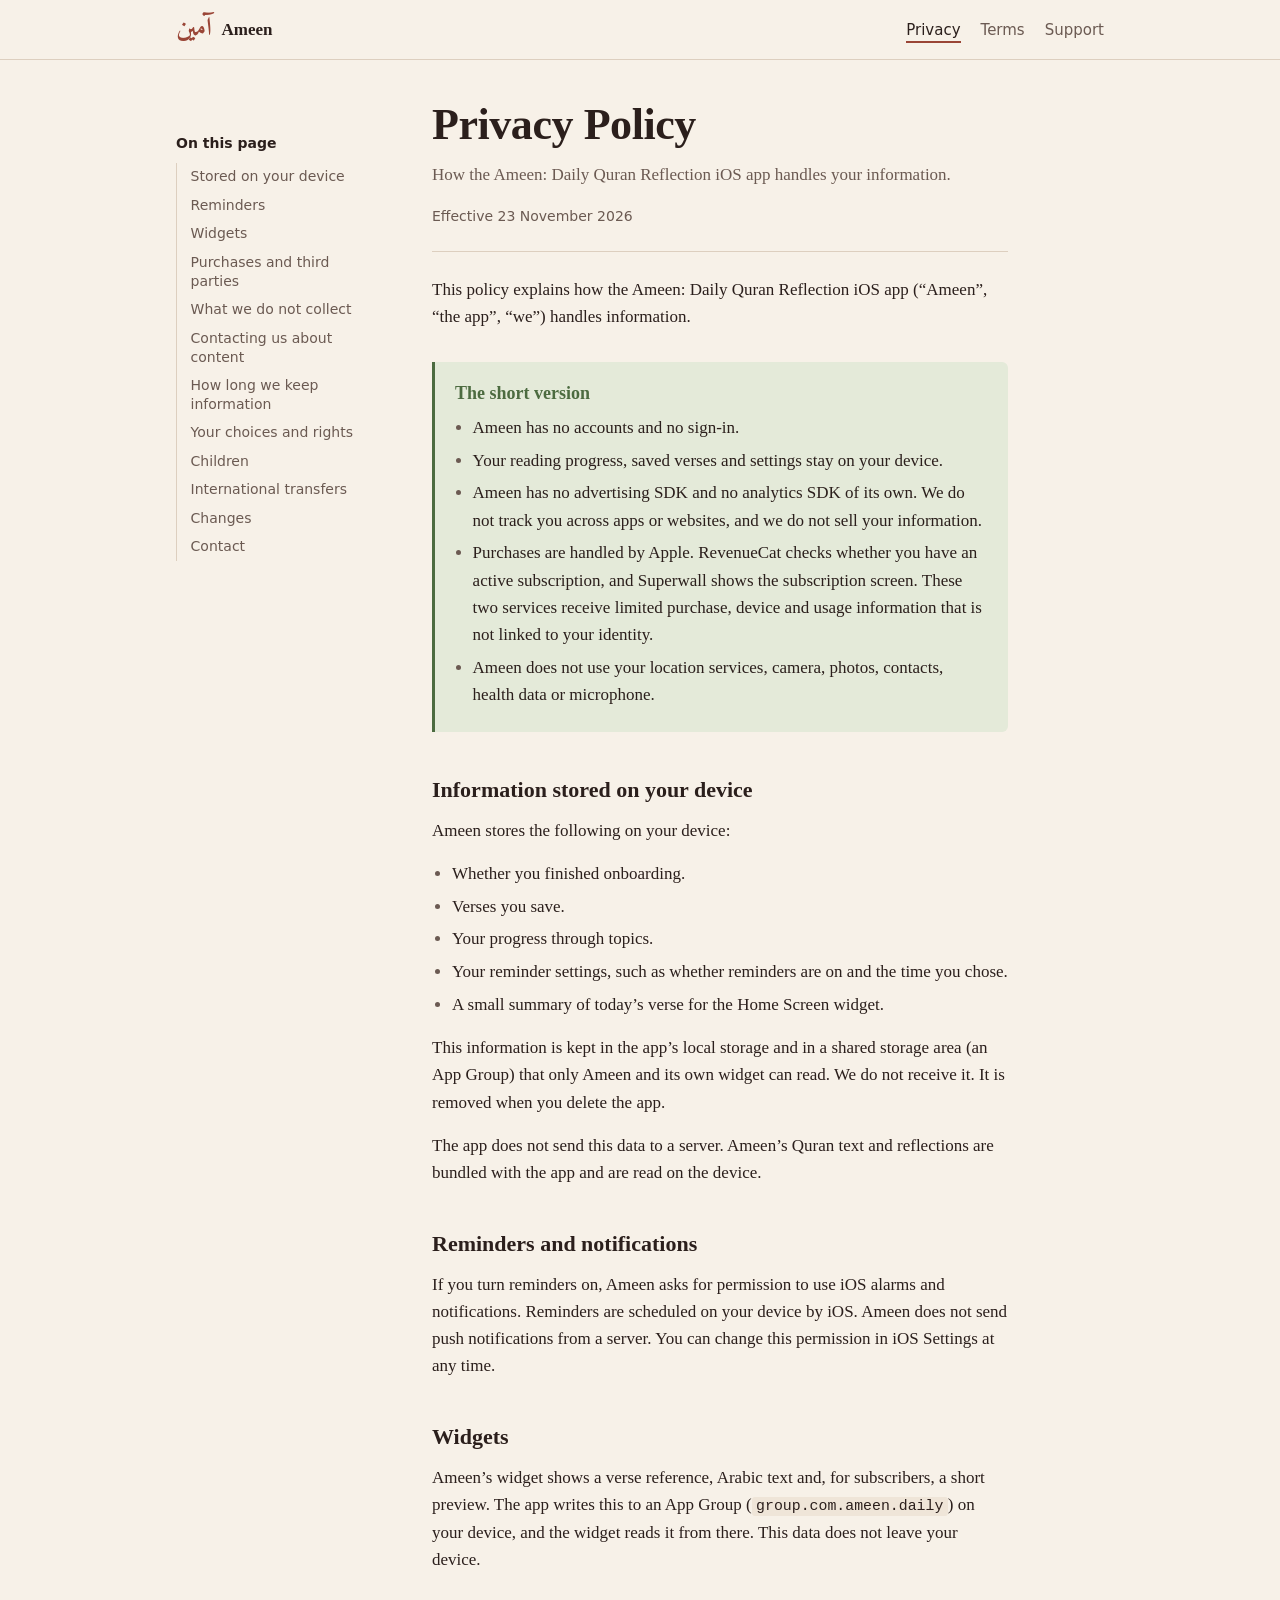
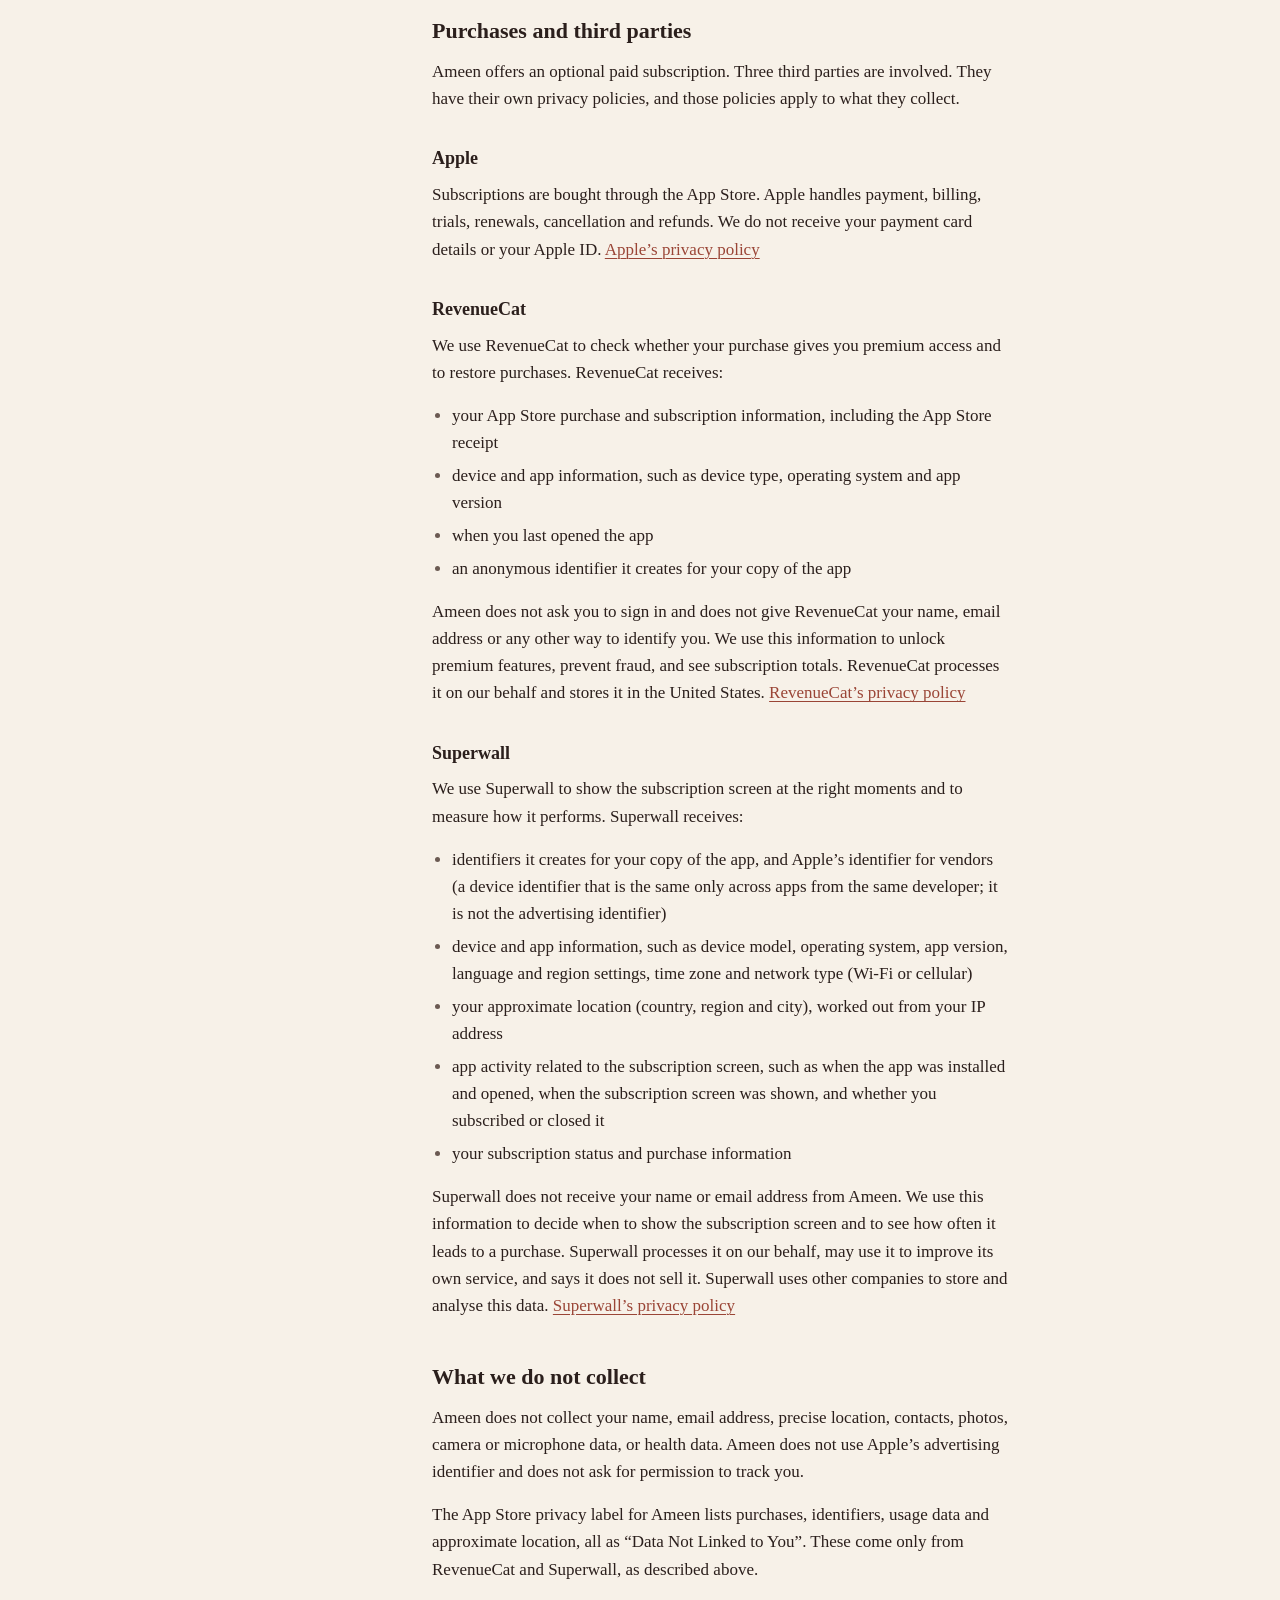
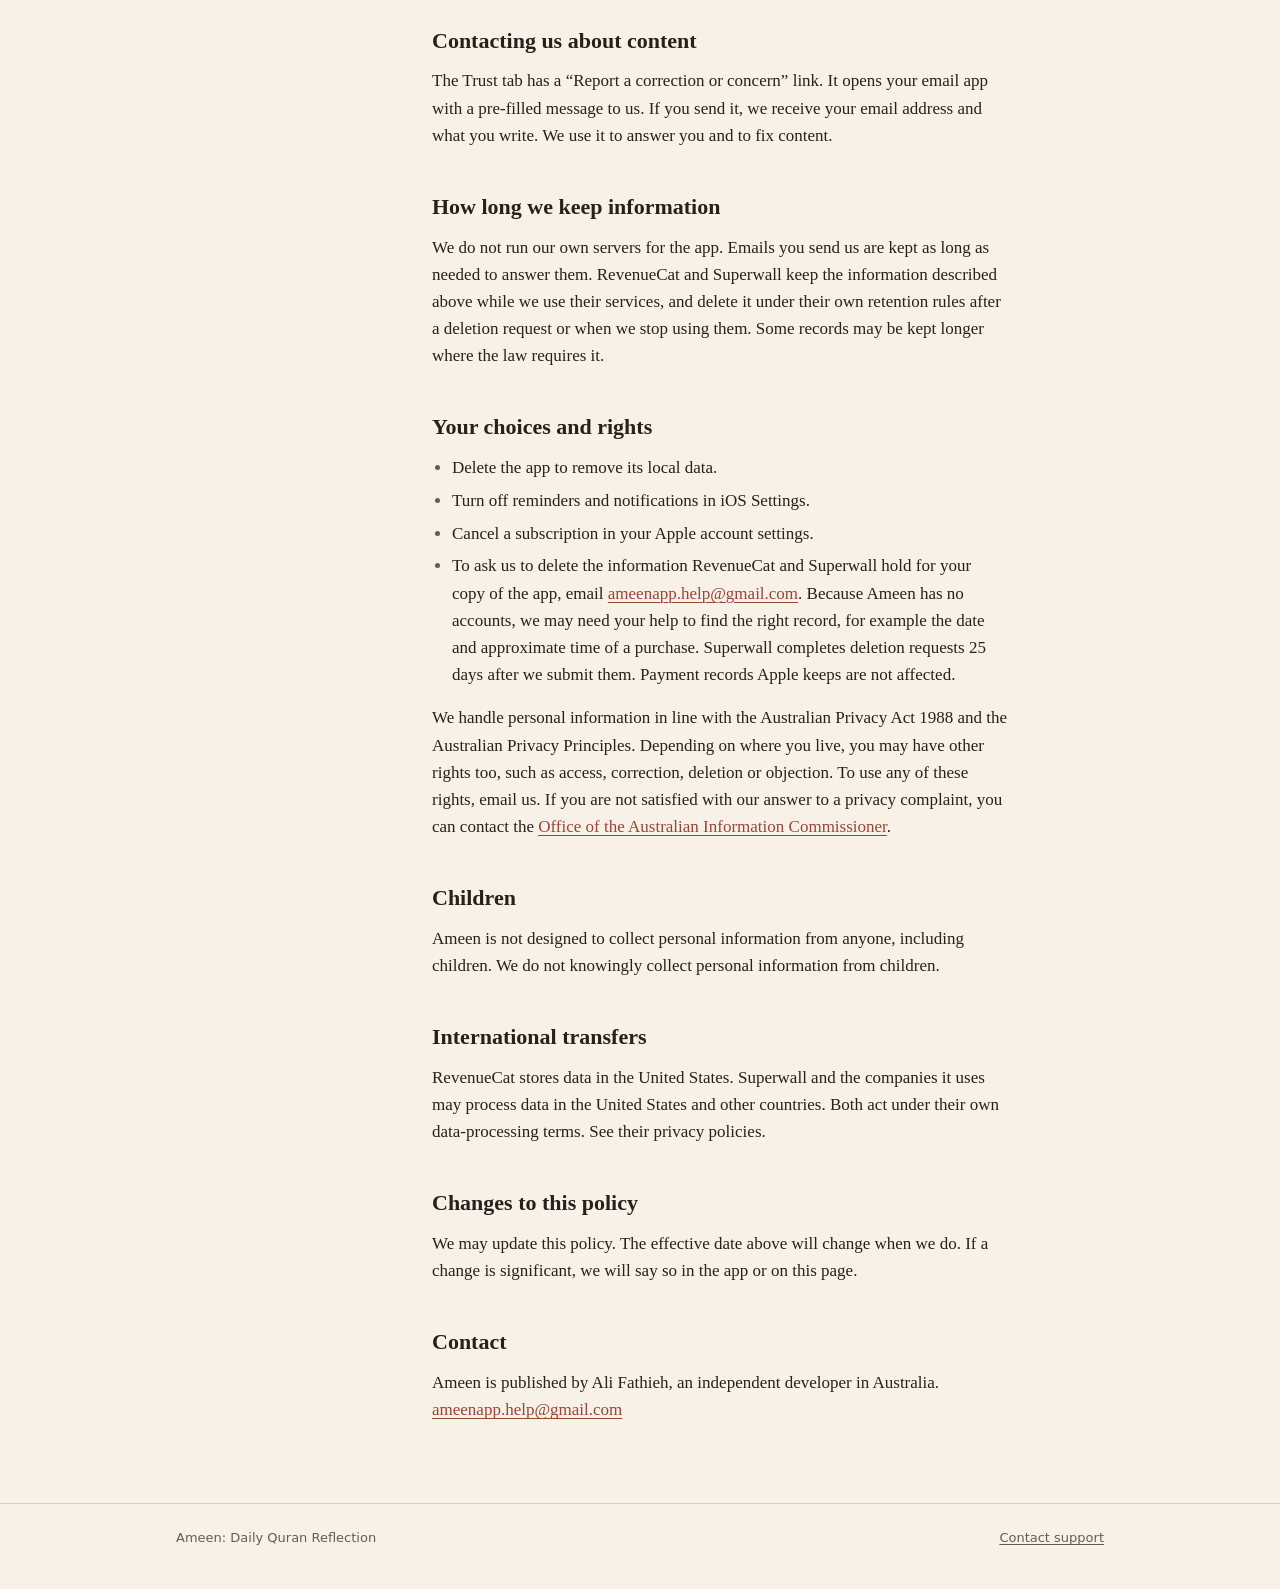
==== privacy/index.html @ 7267c9bd "Add Ameen privacy policy, terms of use and support pages Static GitHub Pages site for the Ameen: Dai" ====
<!doctype html>
<html lang="en">
<head>
<meta charset="utf-8">
<meta name="viewport" content="width=device-width, initial-scale=1">
<title>Privacy Policy · Ameen</title>
<meta name="description" content="How the Ameen: Daily Quran Reflection iOS app handles your information.">
<meta name="theme-color" content="#f7f1e8" media="(prefers-color-scheme: light)">
<meta name="theme-color" content="#181211" media="(prefers-color-scheme: dark)">
<link rel="icon" href="../assets/icon.svg" type="image/svg+xml">
<link rel="stylesheet" href="../assets/site.css">
</head>
<body>
<a class="skip" href="#main">Skip to content</a>

<header class="site-header">
  <div class="inner">
    <a class="brand" href="../"><span class="ar" lang="ar" aria-hidden="true">آمين</span>Ameen</a>
    <nav class="site-nav" aria-label="Pages">
      <ul>
        <li><a href="../privacy/" aria-current="page">Privacy</a></li>
        <li><a href="../terms/">Terms</a></li>
        <li><a href="../support/">Support</a></li>
      </ul>
    </nav>
  </div>
</header>

<main id="main" class="doc has-toc">
  <div class="doc-head">
    <h1>Privacy Policy</h1>
    <p class="lede">How the Ameen: Daily Quran Reflection iOS app handles your information.</p>
    <p class="meta">Effective 23 November 2026</p>
  </div>

  <nav class="toc" aria-labelledby="toc-title">
    <h2 id="toc-title">On this page</h2>
    <ol>
      <li><a href="#on-device">Stored on your device</a></li>
      <li><a href="#reminders">Reminders</a></li>
      <li><a href="#widgets">Widgets</a></li>
      <li><a href="#third-parties">Purchases and third parties</a></li>
      <li><a href="#not-collected">What we do not collect</a></li>
      <li><a href="#content-reports">Contacting us about content</a></li>
      <li><a href="#retention">How long we keep information</a></li>
      <li><a href="#rights">Your choices and rights</a></li>
      <li><a href="#children">Children</a></li>
      <li><a href="#transfers">International transfers</a></li>
      <li><a href="#changes">Changes</a></li>
      <li><a href="#contact">Contact</a></li>
    </ol>
  </nav>

  <article class="doc-body">
    <p>This policy explains how the Ameen: Daily Quran Reflection iOS app (“Ameen”, “the app”, “we”) handles information.</p>

    <section class="summary" aria-labelledby="summary-title">
      <h2 id="summary-title">The short version</h2>
      <ul>
        <li>Ameen has no accounts and no sign-in.</li>
        <li>Your reading progress, saved verses and settings stay on your device.</li>
        <li>Ameen has no advertising SDK and no analytics SDK of its own. We do not track you across apps or websites, and we do not sell your information.</li>
        <li>Purchases are handled by Apple. RevenueCat checks whether you have an active subscription, and Superwall shows the subscription screen. These two services receive limited purchase, device and usage information that is not linked to your identity.</li>
        <li>Ameen does not use your location services, camera, photos, contacts, health data or microphone.</li>
      </ul>
    </section>

    <h2 id="on-device">Information stored on your device</h2>
    <p>Ameen stores the following on your device:</p>
    <ul>
      <li>Whether you finished onboarding.</li>
      <li>Verses you save.</li>
      <li>Your progress through topics.</li>
      <li>Your reminder settings, such as whether reminders are on and the time you chose.</li>
      <li>A small summary of today’s verse for the Home Screen widget.</li>
    </ul>
    <p>This information is kept in the app’s local storage and in a shared storage area (an App Group) that only Ameen and its own widget can read. We do not receive it. It is removed when you delete the app.</p>
    <p>The app does not send this data to a server. Ameen’s Quran text and reflections are bundled with the app and are read on the device.</p>

    <h2 id="reminders">Reminders and notifications</h2>
    <p>If you turn reminders on, Ameen asks for permission to use iOS alarms and notifications. Reminders are scheduled on your device by iOS. Ameen does not send push notifications from a server. You can change this permission in iOS Settings at any time.</p>

    <h2 id="widgets">Widgets</h2>
    <p>Ameen’s widget shows a verse reference, Arabic text and, for subscribers, a short preview. The app writes this to an App Group (<code>group.com.ameen.daily</code>) on your device, and the widget reads it from there. This data does not leave your device.</p>

    <h2 id="third-parties">Purchases and third parties</h2>
    <p>Ameen offers an optional paid subscription. Three third parties are involved. They have their own privacy policies, and those policies apply to what they collect.</p>

    <h3>Apple</h3>
    <p>Subscriptions are bought through the App Store. Apple handles payment, billing, trials, renewals, cancellation and refunds. We do not receive your payment card details or your Apple ID. <a href="https://www.apple.com/legal/privacy/">Apple’s privacy policy</a></p>

    <h3>RevenueCat</h3>
    <p>We use RevenueCat to check whether your purchase gives you premium access and to restore purchases. RevenueCat receives:</p>
    <ul>
      <li>your App Store purchase and subscription information, including the App Store receipt</li>
      <li>device and app information, such as device type, operating system and app version</li>
      <li>when you last opened the app</li>
      <li>an anonymous identifier it creates for your copy of the app</li>
    </ul>
    <p>Ameen does not ask you to sign in and does not give RevenueCat your name, email address or any other way to identify you. We use this information to unlock premium features, prevent fraud, and see subscription totals. RevenueCat processes it on our behalf and stores it in the United States. <a href="https://www.revenuecat.com/privacy">RevenueCat’s privacy policy</a></p>

    <h3>Superwall</h3>
    <p>We use Superwall to show the subscription screen at the right moments and to measure how it performs. Superwall receives:</p>
    <ul>
      <li>identifiers it creates for your copy of the app, and Apple’s identifier for vendors (a device identifier that is the same only across apps from the same developer; it is not the advertising identifier)</li>
      <li>device and app information, such as device model, operating system, app version, language and region settings, time zone and network type (Wi-Fi or cellular)</li>
      <li>your approximate location (country, region and city), worked out from your IP address</li>
      <li>app activity related to the subscription screen, such as when the app was installed and opened, when the subscription screen was shown, and whether you subscribed or closed it</li>
      <li>your subscription status and purchase information</li>
    </ul>
    <p>Superwall does not receive your name or email address from Ameen. We use this information to decide when to show the subscription screen and to see how often it leads to a purchase. Superwall processes it on our behalf, may use it to improve its own service, and says it does not sell it. Superwall uses other companies to store and analyse this data. <a href="https://superwall.com/privacy">Superwall’s privacy policy</a></p>

    <h2 id="not-collected">What we do not collect</h2>
    <p>Ameen does not collect your name, email address, precise location, contacts, photos, camera or microphone data, or health data. Ameen does not use Apple’s advertising identifier and does not ask for permission to track you.</p>
    <p>The App Store privacy label for Ameen lists purchases, identifiers, usage data and approximate location, all as “Data Not Linked to You”. These come only from RevenueCat and Superwall, as described above.</p>

    <h2 id="content-reports">Contacting us about content</h2>
    <p>The Trust tab has a “Report a correction or concern” link. It opens your email app with a pre-filled message to us. If you send it, we receive your email address and what you write. We use it to answer you and to fix content.</p>

    <h2 id="retention">How long we keep information</h2>
    <p>We do not run our own servers for the app. Emails you send us are kept as long as needed to answer them. RevenueCat and Superwall keep the information described above while we use their services, and delete it under their own retention rules after a deletion request or when we stop using them. Some records may be kept longer where the law requires it.</p>

    <h2 id="rights">Your choices and rights</h2>
    <ul>
      <li>Delete the app to remove its local data.</li>
      <li>Turn off reminders and notifications in iOS Settings.</li>
      <li>Cancel a subscription in your Apple account settings.</li>
      <li>To ask us to delete the information RevenueCat and Superwall hold for your copy of the app, email <a href="mailto:ameenapp.help@gmail.com">ameenapp.help@gmail.com</a>. Because Ameen has no accounts, we may need your help to find the right record, for example the date and approximate time of a purchase. Superwall completes deletion requests 25 days after we submit them. Payment records Apple keeps are not affected.</li>
    </ul>
    <p>We handle personal information in line with the Australian Privacy Act 1988 and the Australian Privacy Principles. Depending on where you live, you may have other rights too, such as access, correction, deletion or objection. To use any of these rights, email us. If you are not satisfied with our answer to a privacy complaint, you can contact the <a href="https://www.oaic.gov.au/">Office of the Australian Information Commissioner</a>.</p>

    <h2 id="children">Children</h2>
    <p>Ameen is not designed to collect personal information from anyone, including children. We do not knowingly collect personal information from children.</p>

    <h2 id="transfers">International transfers</h2>
    <p>RevenueCat stores data in the United States. Superwall and the companies it uses may process data in the United States and other countries. Both act under their own data-processing terms. See their privacy policies.</p>

    <h2 id="changes">Changes to this policy</h2>
    <p>We may update this policy. The effective date above will change when we do. If a change is significant, we will say so in the app or on this page.</p>

    <h2 id="contact">Contact</h2>
    <p>Ameen is published by Ali Fathieh, an independent developer in Australia.<br>
    <a href="mailto:ameenapp.help@gmail.com">ameenapp.help@gmail.com</a></p>
  </article>
</main>

<footer class="site-footer">
  <div class="inner">
    <span>Ameen: Daily Quran Reflection</span>
    <a href="../support/">Contact support</a>
  </div>
</footer>
</body>
</html>
---- assets/site.css ----
/* Ameen legal and support pages.
   Palette follows ios-native/Ameen/Theme.swift in the app repo. */

@font-face {
  font-family: "Amiri Ameen";
  font-style: normal;
  font-weight: 700;
  font-display: swap;
  /* Subset of Amiri Bold (SIL Open Font License 1.1) holding only the letters of آمين */
  src: url("amiri-ameen.woff2") format("woff2");
}

:root {
  color-scheme: light dark;
  --bg: #f7f1e8;
  --surface: #efe5d8;
  --ink: #2b1f1c;
  --muted: #6b5a52;
  --line: #ddcfbf;
  --accent: #9a4536;
  --trust: #4c6b40;
  --trust-bg: #e4ead9;
  --todo-bg: #ffe08a;
  --todo-ink: #3a2a00;

  --serif: ui-serif, "New York", "Iowan Old Style", "Palatino Linotype", Palatino, Georgia, serif;
  --sans: system-ui, -apple-system, "Segoe UI", Roboto, sans-serif;
  --measure: 36rem;
}

@media (prefers-color-scheme: dark) {
  :root {
    --bg: #181211;
    --surface: #251e1d;
    --ink: #eddfdd;
    --muted: #b8a89b;
    --line: #3e3230;
    --accent: #ffb4a5;
    --trust: #a9c79c;
    --trust-bg: #1f2b1b;
  }
}

* { box-sizing: border-box; }

html {
  -webkit-text-size-adjust: 100%;
  text-size-adjust: 100%;
}

body {
  margin: 0;
  background: var(--bg);
  color: var(--ink);
  font-family: var(--serif);
  font-size: 1.0625rem;
  line-height: 1.6;
  font-kerning: normal;
  text-rendering: optimizeLegibility;
}

a {
  color: var(--accent);
  text-decoration-thickness: 1px;
  text-underline-offset: 0.18em;
}
a:hover { text-decoration-thickness: 2px; }

:focus-visible {
  outline: 2px solid var(--accent);
  outline-offset: 3px;
  border-radius: 2px;
}

.skip {
  position: absolute;
  left: 1rem;
  top: -3rem;
  padding: 0.5rem 0.75rem;
  background: var(--surface);
  color: var(--ink);
  z-index: 10;
}
.skip:focus { top: 1rem; }

/* Header */

.site-header {
  border-bottom: 1px solid var(--line);
}
.site-header .inner {
  max-width: 60rem;
  margin: 0 auto;
  padding: 1rem 1rem;
  display: flex;
  flex-wrap: wrap;
  align-items: center;
  justify-content: space-between;
  gap: 0.75rem 1.5rem;
}

.brand {
  display: inline-flex;
  align-items: baseline;
  gap: 0.6rem;
  color: var(--ink);
  text-decoration: none;
  font-size: 1.0625rem;
  font-weight: 600;
}
.brand .ar {
  font-family: "Amiri Ameen", "Geeza Pro", "Noto Naskh Arabic", serif;
  font-weight: 700;
  font-size: 1.6rem;
  line-height: 1;
  color: var(--accent);
}

.site-nav ul {
  list-style: none;
  margin: 0;
  padding: 0;
  display: flex;
  gap: 1.25rem;
  font-family: var(--sans);
  font-size: 0.9375rem;
}
.site-nav a {
  color: var(--muted);
  text-decoration: none;
  padding: 0.25rem 0;
}
.site-nav a:hover { color: var(--ink); }
.site-nav a[aria-current="page"] {
  color: var(--ink);
  box-shadow: inset 0 -2px 0 var(--accent);
}

/* Document pages */

.doc {
  max-width: 60rem;
  margin: 0 auto;
  padding: 2.5rem 1rem 4rem;
  display: grid;
  grid-template-columns: minmax(0, var(--measure));
  justify-content: center;
}

@media (min-width: 64rem) {
  .doc.has-toc {
    grid-template-columns: 12rem minmax(0, var(--measure));
    column-gap: 4rem;
    justify-content: start;
  }
  .doc.has-toc .toc {
    grid-column: 1;
    grid-row: 1 / span 2;
    position: sticky;
    top: 2rem;
    align-self: start;
  }
  .doc.has-toc .doc-head,
  .doc.has-toc .doc-body { grid-column: 2; }
}

.doc-head h1 {
  font-size: clamp(2rem, 1.4rem + 2.4vw, 2.75rem);
  line-height: 1.12;
  font-weight: 600;
  letter-spacing: -0.01em;
  margin: 0 0 0.75rem;
}
.doc-head .lede {
  color: var(--muted);
  margin: 0 0 0.25rem;
}
.doc-head .meta {
  font-family: var(--sans);
  font-size: 0.875rem;
  color: var(--muted);
  margin: 1rem 0 0;
}
.doc-head {
  padding-bottom: 1.5rem;
  margin-bottom: 1.5rem;
  border-bottom: 1px solid var(--line);
}

.toc {
  font-family: var(--sans);
  font-size: 0.875rem;
  margin: 2rem 0 0;
}
.toc h2 {
  font-size: 0.875rem;
  font-weight: 600;
  margin: 0 0 0.5rem;
  color: var(--ink);
}
.toc ol {
  list-style: none;
  margin: 0;
  padding: 0;
  border-left: 1px solid var(--line);
}
.toc li { margin: 0; }
.toc a {
  display: block;
  padding: 0.3rem 0 0.3rem 0.85rem;
  color: var(--muted);
  text-decoration: none;
  line-height: 1.35;
}
.toc a:hover { color: var(--ink); }

@media (max-width: 63.99rem) {
  .toc { margin: 0 0 1rem; }
  .toc ol {
    border-left: 0;
    columns: 2;
    column-gap: 1.5rem;
  }
  .toc a { padding-left: 0; }
}

.doc-body h2 {
  font-size: 1.375rem;
  line-height: 1.3;
  font-weight: 600;
  margin: 2.75rem 0 0.75rem;
  scroll-margin-top: 1.5rem;
}
.doc-body h3 {
  font-size: 1.125rem;
  font-weight: 600;
  margin: 2rem 0 0.5rem;
}
.doc-body p,
.doc-body ul,
.doc-body dl { margin: 0 0 1rem; }
.doc-body ul { padding-left: 1.25rem; }
.doc-body li { margin: 0.35rem 0; }
.doc-body li::marker { color: var(--muted); }
.doc-body code {
  font-family: ui-monospace, SFMono-Regular, Menlo, monospace;
  font-size: 0.875em;
  background: var(--surface);
  padding: 0.1em 0.3em;
  border-radius: 3px;
}

/* The short version: uses the app's Trust colour */
.summary {
  margin: 2rem 0 0.5rem;
  padding: 1.25rem 1.25rem 0.5rem;
  background: var(--trust-bg);
  border-left: 3px solid var(--trust);
  border-radius: 0 6px 6px 0;
}
.summary h2 {
  margin: 0 0 0.5rem;
  font-size: 1.125rem;
  color: var(--trust);
}
.summary ul { padding-left: 1.1rem; }

/* Support */
.contact {
  margin: 0 0 1rem;
  padding: 1.25rem;
  background: var(--surface);
  border-radius: 8px;
}
.contact p { margin: 0 0 0.5rem; }
.contact .address {
  font-size: 1.375rem;
  font-weight: 600;
  word-break: break-word;
}

.faq dt {
  font-weight: 600;
  margin: 1.5rem 0 0.35rem;
}
.faq dd { margin: 0; }

/* Unfilled values. These must be gone before publishing. */
.todo {
  background: var(--todo-bg);
  color: var(--todo-ink);
  padding: 0 0.25em;
  border-radius: 2px;
  font-family: var(--sans);
  font-size: 0.875em;
}

/* Home */
.home {
  max-width: 60rem;
  margin: 0 auto;
  padding: 3rem 1rem 4rem;
}
.home .mark {
  font-family: "Amiri Ameen", "Geeza Pro", "Noto Naskh Arabic", serif;
  font-weight: 700;
  font-size: clamp(6rem, 3rem + 16vw, 12rem);
  line-height: 1.1;
  color: var(--accent);
  margin: 0;
}
.home h1 {
  font-size: clamp(1.75rem, 1.3rem + 1.8vw, 2.375rem);
  line-height: 1.15;
  font-weight: 600;
  margin: 0.5rem 0 0.75rem;
  max-width: var(--measure);
}
.home .lede {
  color: var(--muted);
  max-width: var(--measure);
  margin: 0 0 2.5rem;
}
.home .pages {
  list-style: none;
  margin: 0;
  padding: 0;
  max-width: var(--measure);
  border-top: 1px solid var(--line);
}
.home .pages li { border-bottom: 1px solid var(--line); }
.home .pages a {
  display: block;
  padding: 1rem 0;
  text-decoration: none;
  color: var(--ink);
}
.home .pages a strong {
  display: block;
  font-size: 1.1875rem;
  font-weight: 600;
  color: var(--accent);
}
.home .pages a span { color: var(--muted); }
.home .pages a:hover strong { text-decoration: underline; text-underline-offset: 0.18em; }

/* Footer */
.site-footer {
  border-top: 1px solid var(--line);
  font-family: var(--sans);
  font-size: 0.8125rem;
  color: var(--muted);
}
.site-footer .inner {
  max-width: 60rem;
  margin: 0 auto;
  padding: 1.5rem 1rem 2.5rem;
  display: flex;
  flex-wrap: wrap;
  gap: 0.5rem 1.5rem;
  justify-content: space-between;
}
.site-footer a { color: var(--muted); }

@media print {
  .site-header, .site-footer, .toc, .skip { display: none; }
  body { background: #fff; color: #000; }
  .doc { padding: 0; display: block; }
}

.contact h2 {
  font-family: var(--sans);
  font-size: 0.875rem;
  font-weight: 600;
  color: var(--muted);
  margin: 0 0 0.25rem;
}

.doc-body > :first-child { margin-top: 0; }
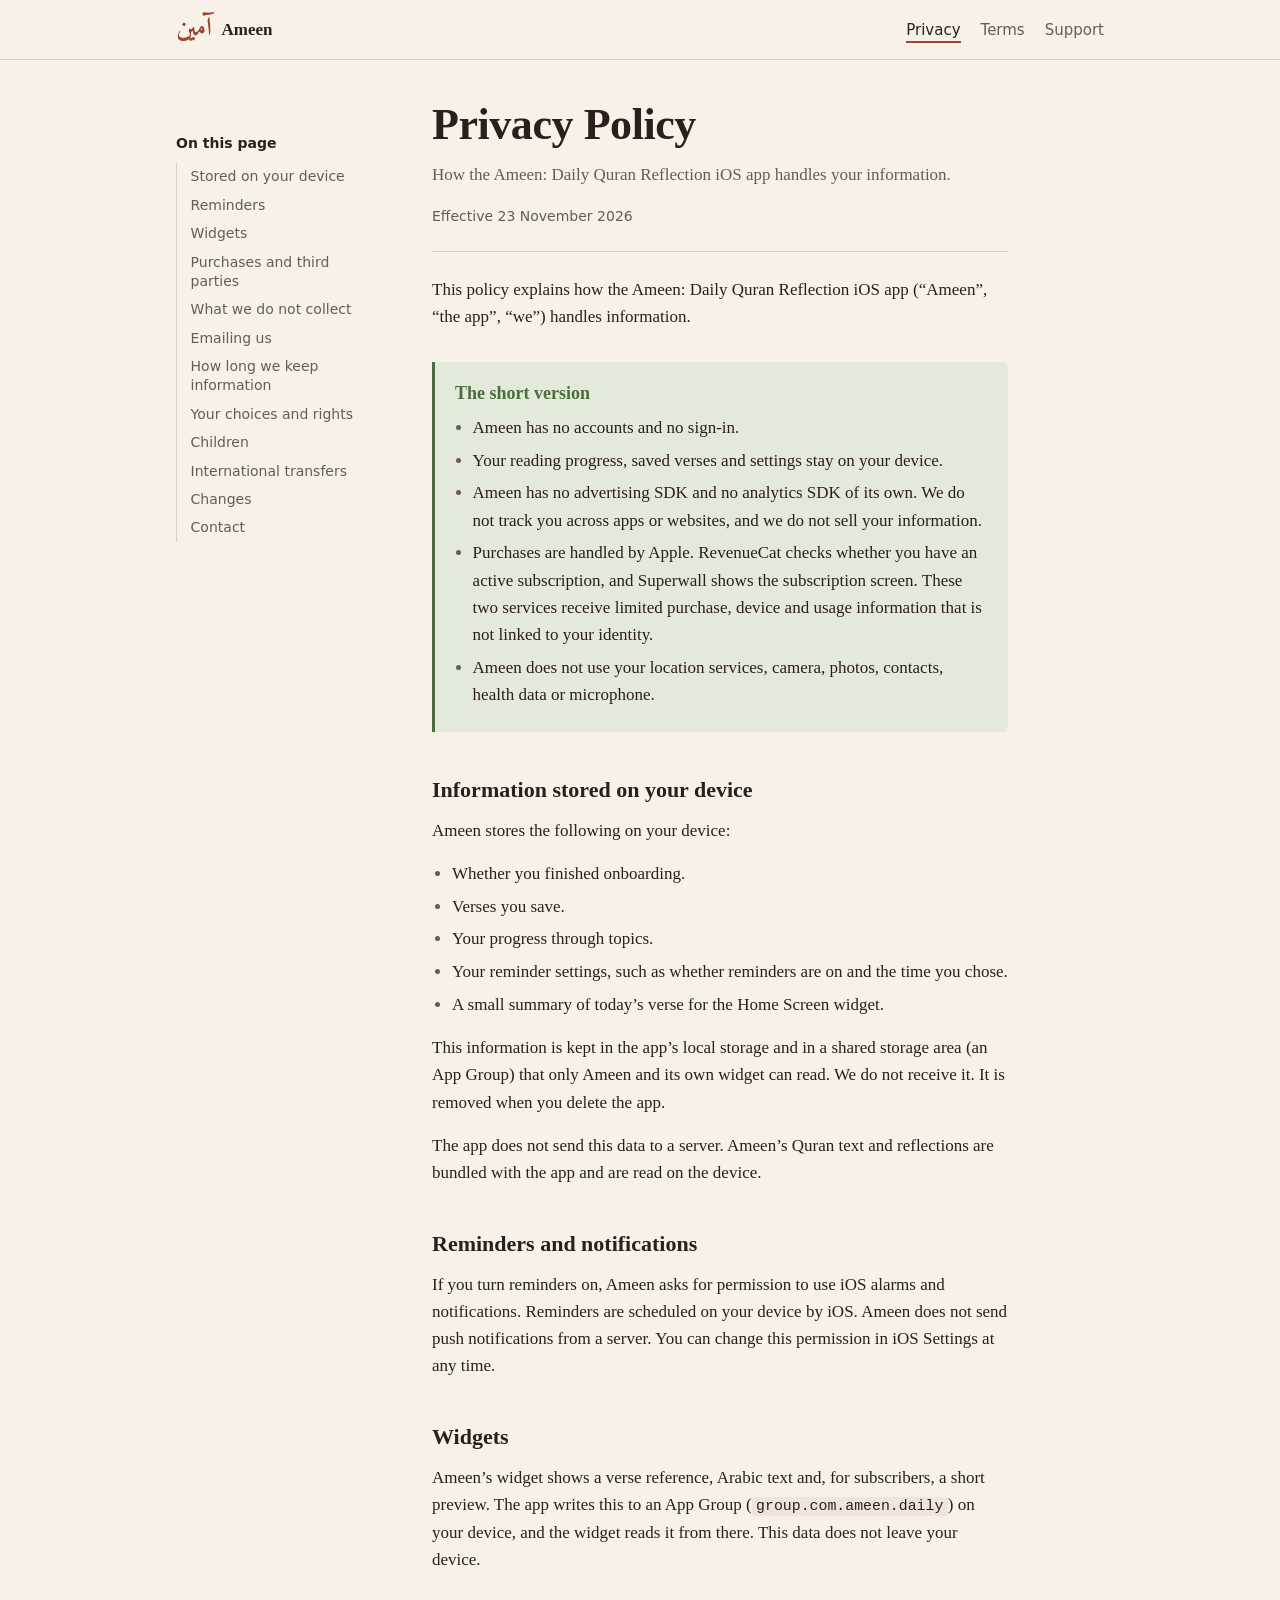
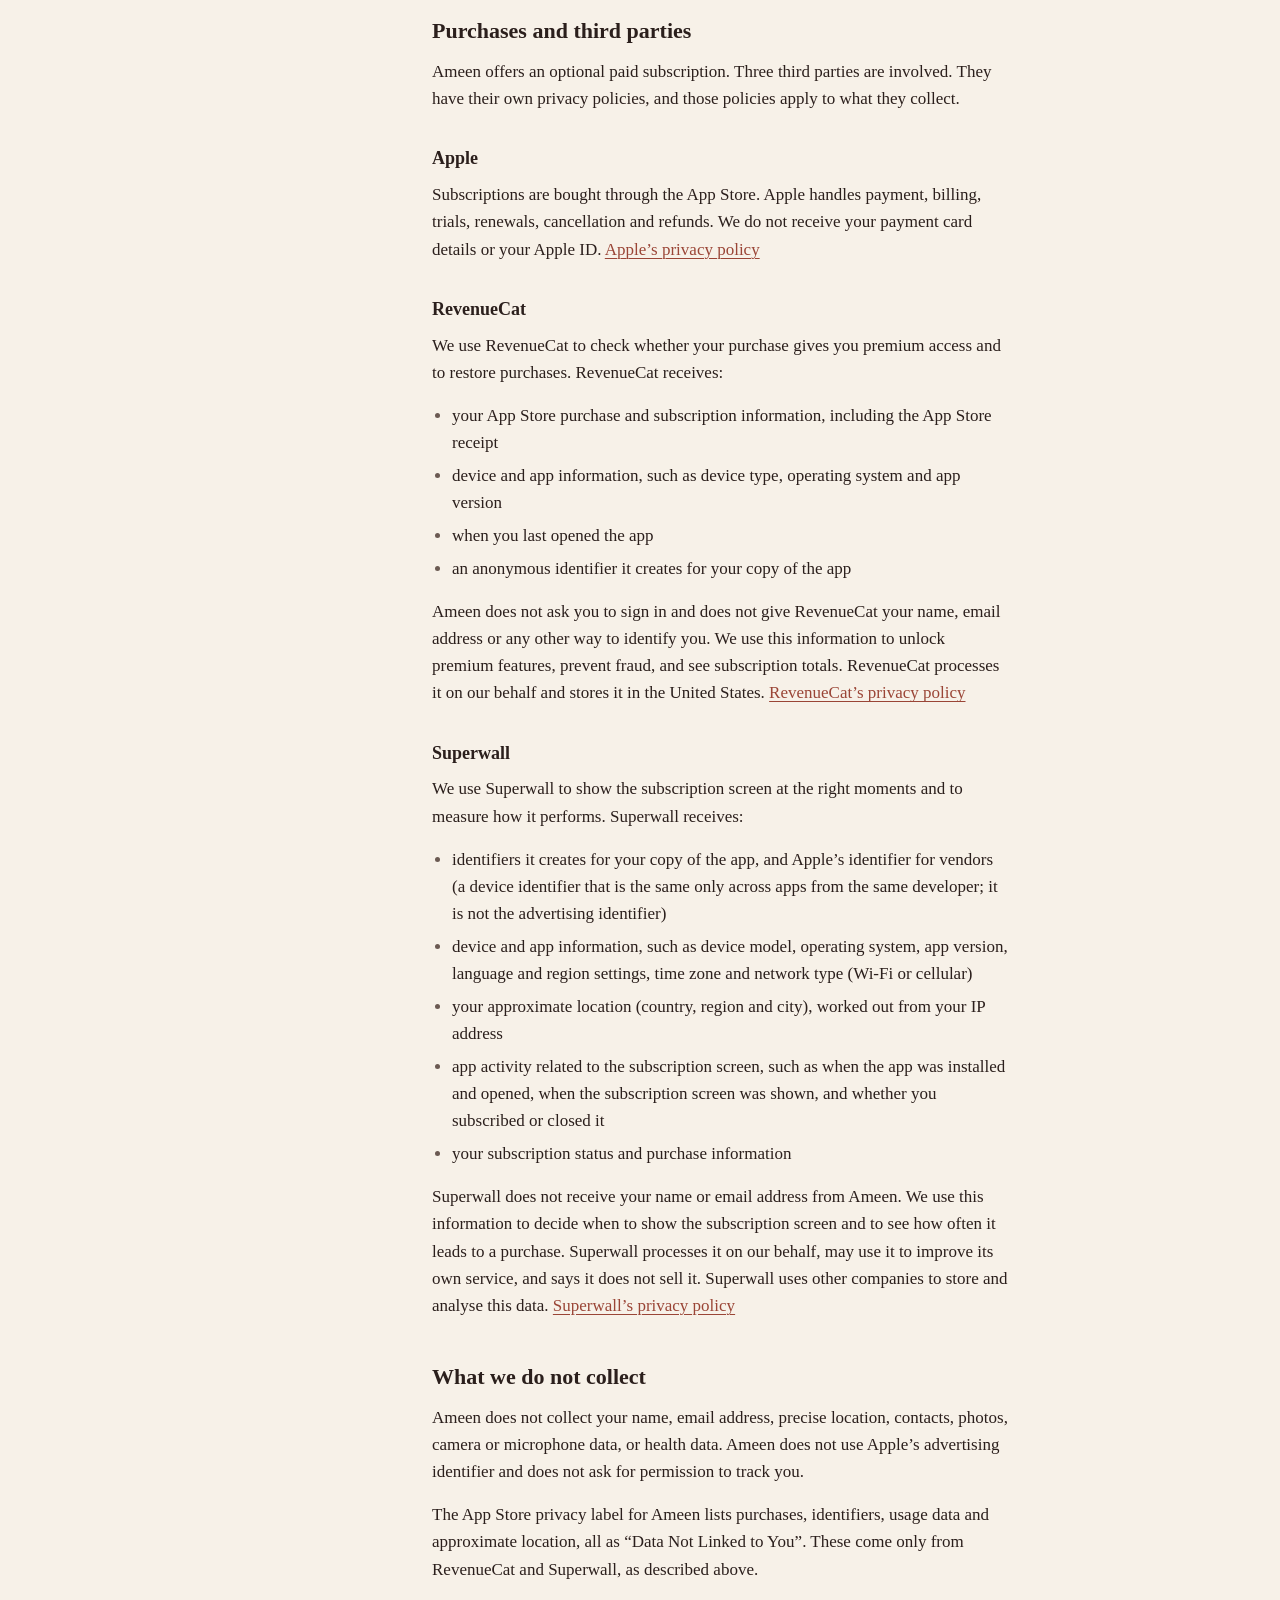
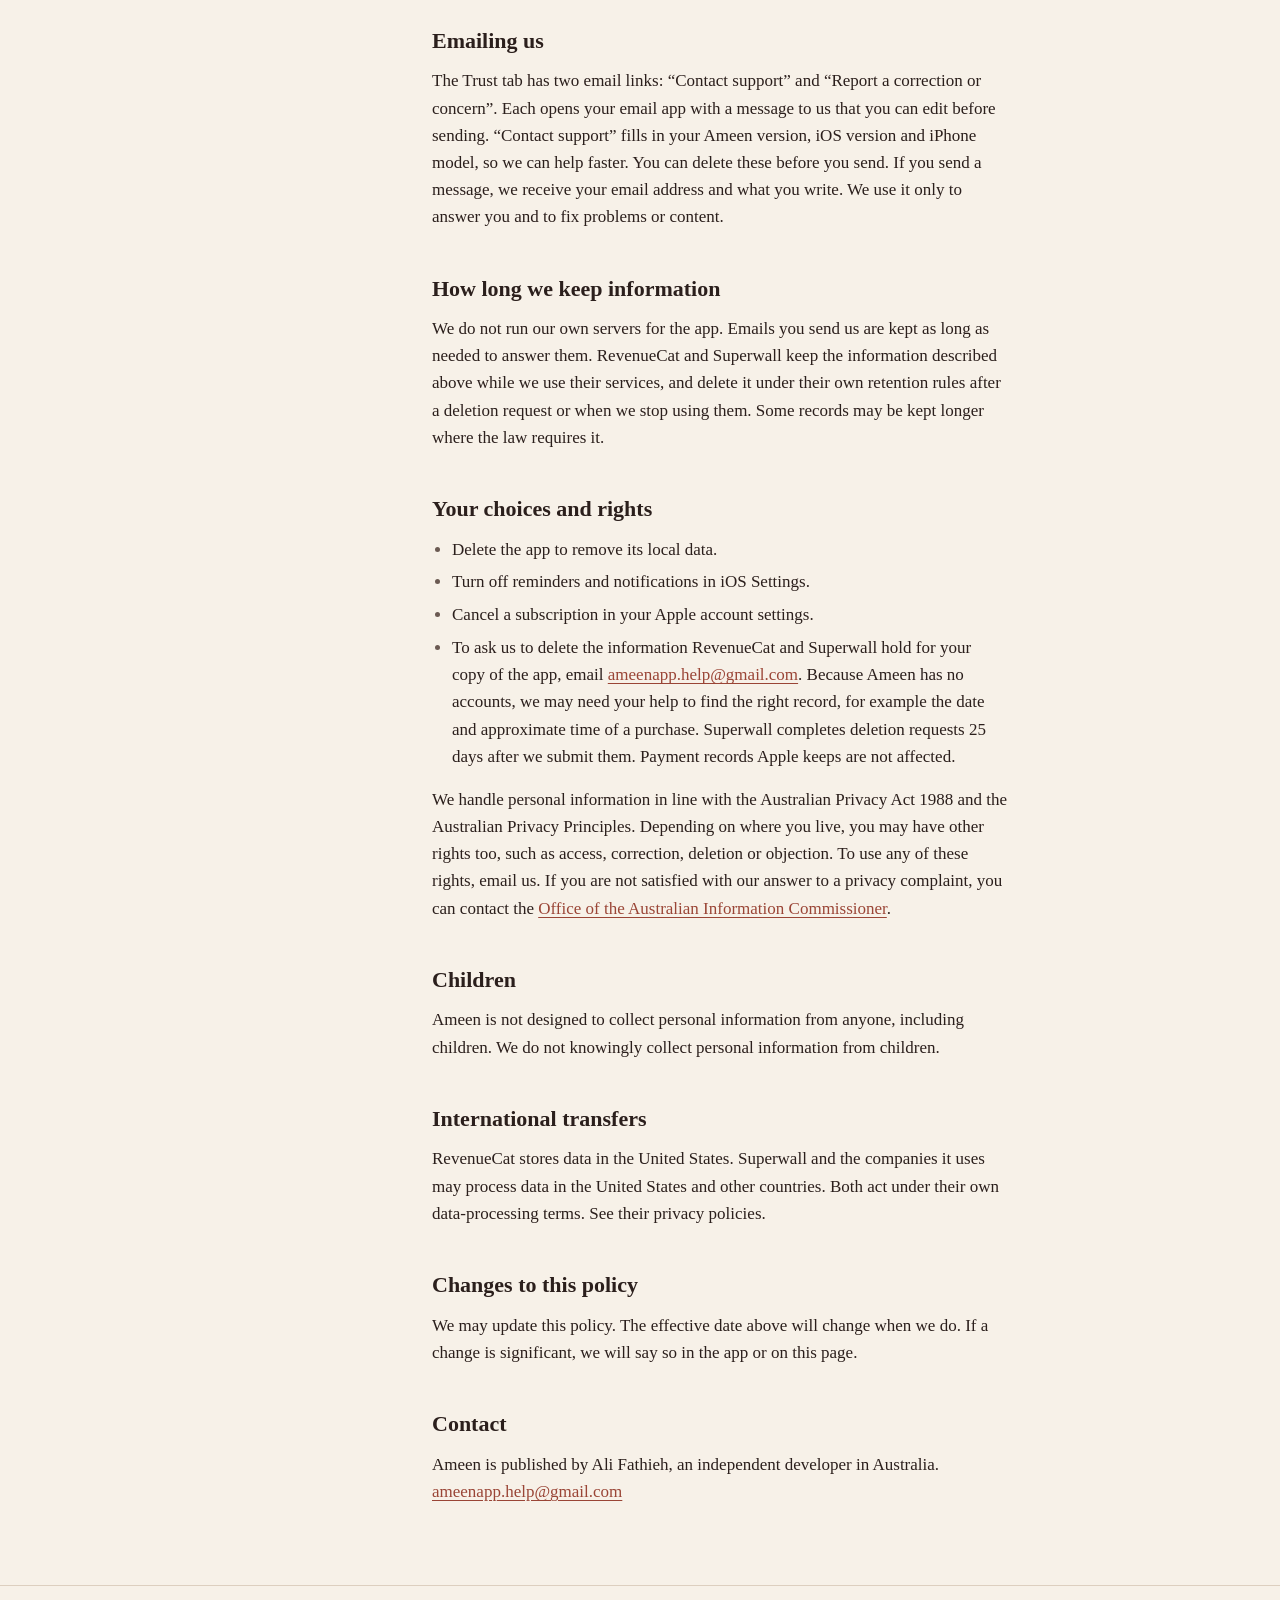
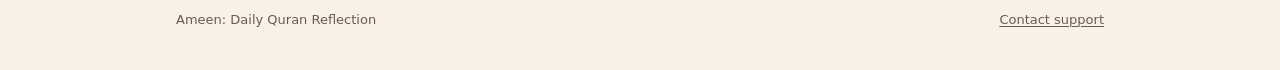
==== commit 18d510a9: "Describe the support email diagnostics in the privacy policy Co-Authored-By: Claude Opus 5.5 <norepl" ====
--- a/privacy/index.html
+++ b/privacy/index.html
@@ -41,7 +41,7 @@
       <li><a href="#widgets">Widgets</a></li>
       <li><a href="#third-parties">Purchases and third parties</a></li>
       <li><a href="#not-collected">What we do not collect</a></li>
-      <li><a href="#content-reports">Contacting us about content</a></li>
+      <li><a href="#content-reports">Emailing us</a></li>
       <li><a href="#retention">How long we keep information</a></li>
       <li><a href="#rights">Your choices and rights</a></li>
       <li><a href="#children">Children</a></li>
@@ -114,8 +114,8 @@
     <p>Ameen does not collect your name, email address, precise location, contacts, photos, camera or microphone data, or health data. Ameen does not use Apple’s advertising identifier and does not ask for permission to track you.</p>
     <p>The App Store privacy label for Ameen lists purchases, identifiers, usage data and approximate location, all as “Data Not Linked to You”. These come only from RevenueCat and Superwall, as described above.</p>
 
-    <h2 id="content-reports">Contacting us about content</h2>
-    <p>The Trust tab has a “Report a correction or concern” link. It opens your email app with a pre-filled message to us. If you send it, we receive your email address and what you write. We use it to answer you and to fix content.</p>
+    <h2 id="content-reports">Emailing us</h2>
+    <p>The Trust tab has two email links: “Contact support” and “Report a correction or concern”. Each opens your email app with a message to us that you can edit before sending. “Contact support” fills in your Ameen version, iOS version and iPhone model, so we can help faster. You can delete these before you send. If you send a message, we receive your email address and what you write. We use it only to answer you and to fix problems or content.</p>
 
     <h2 id="retention">How long we keep information</h2>
     <p>We do not run our own servers for the app. Emails you send us are kept as long as needed to answer them. RevenueCat and Superwall keep the information described above while we use their services, and delete it under their own retention rules after a deletion request or when we stop using them. Some records may be kept longer where the law requires it.</p>
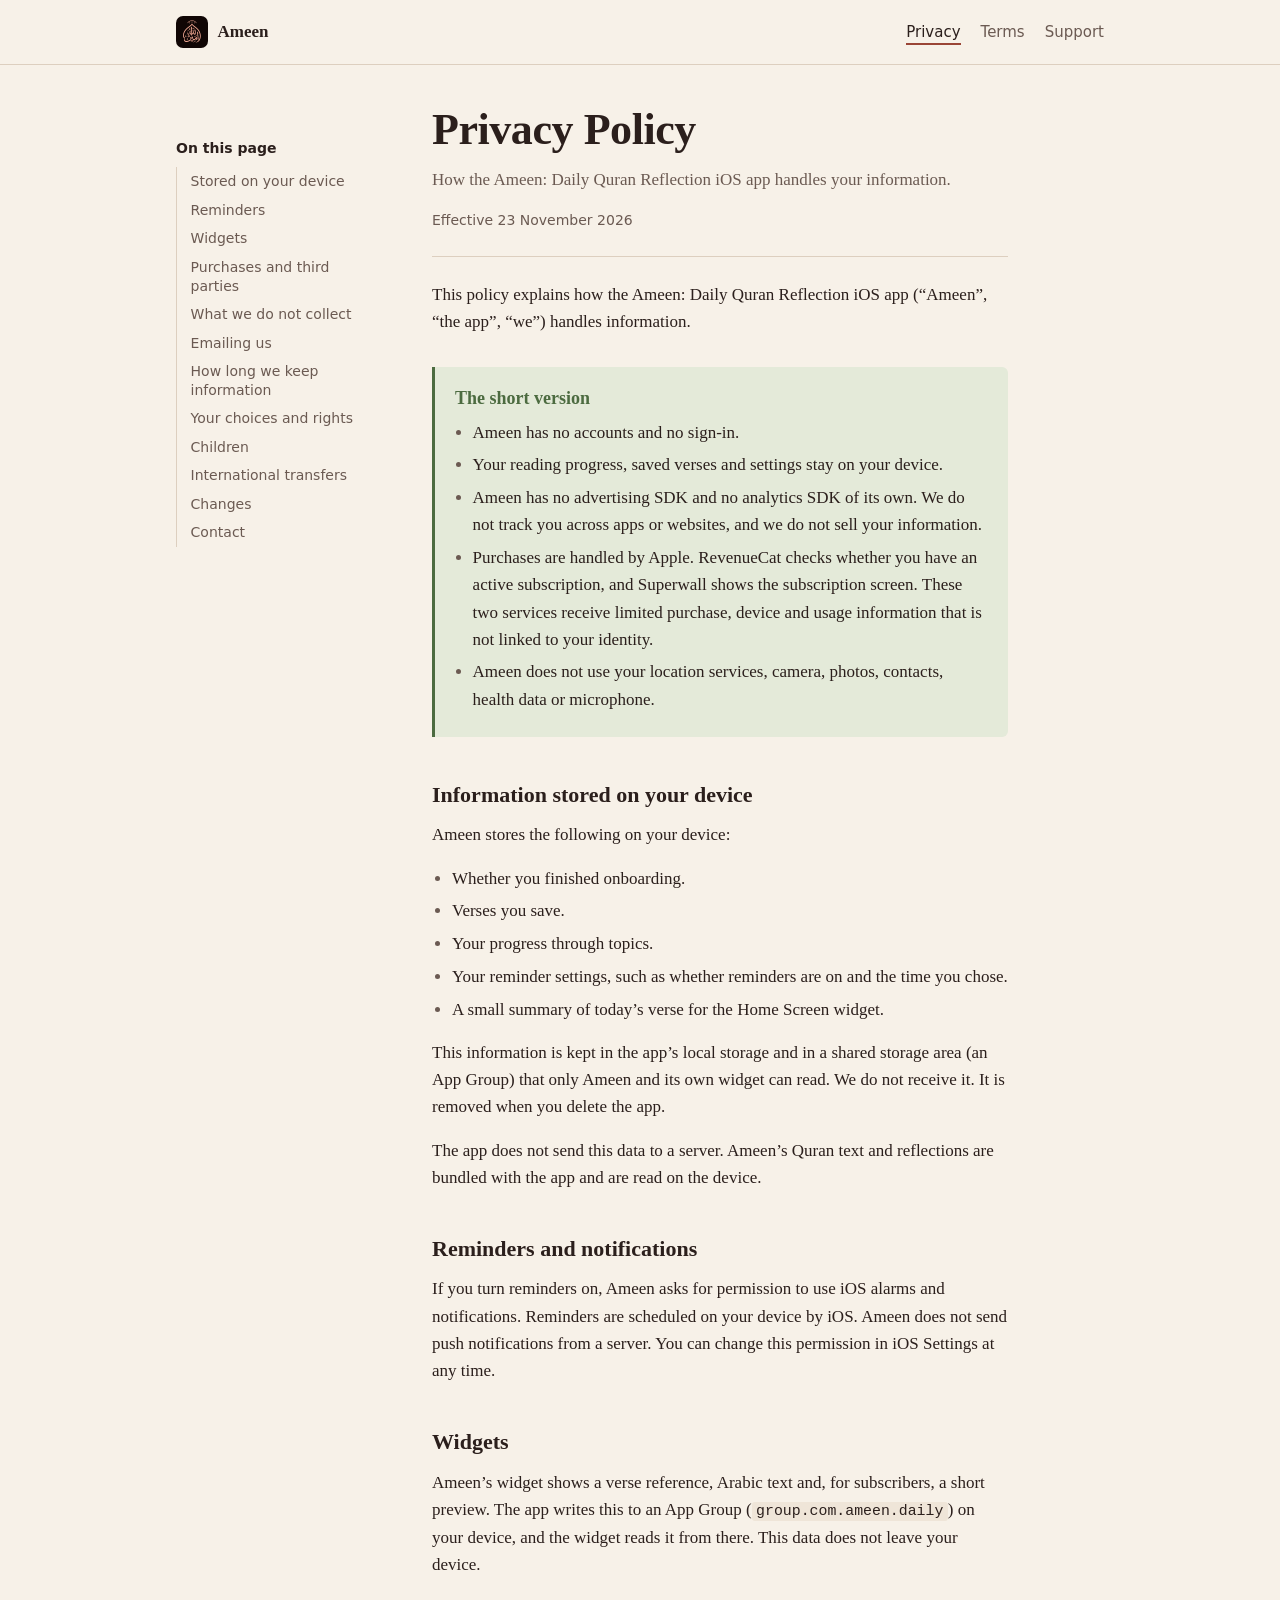
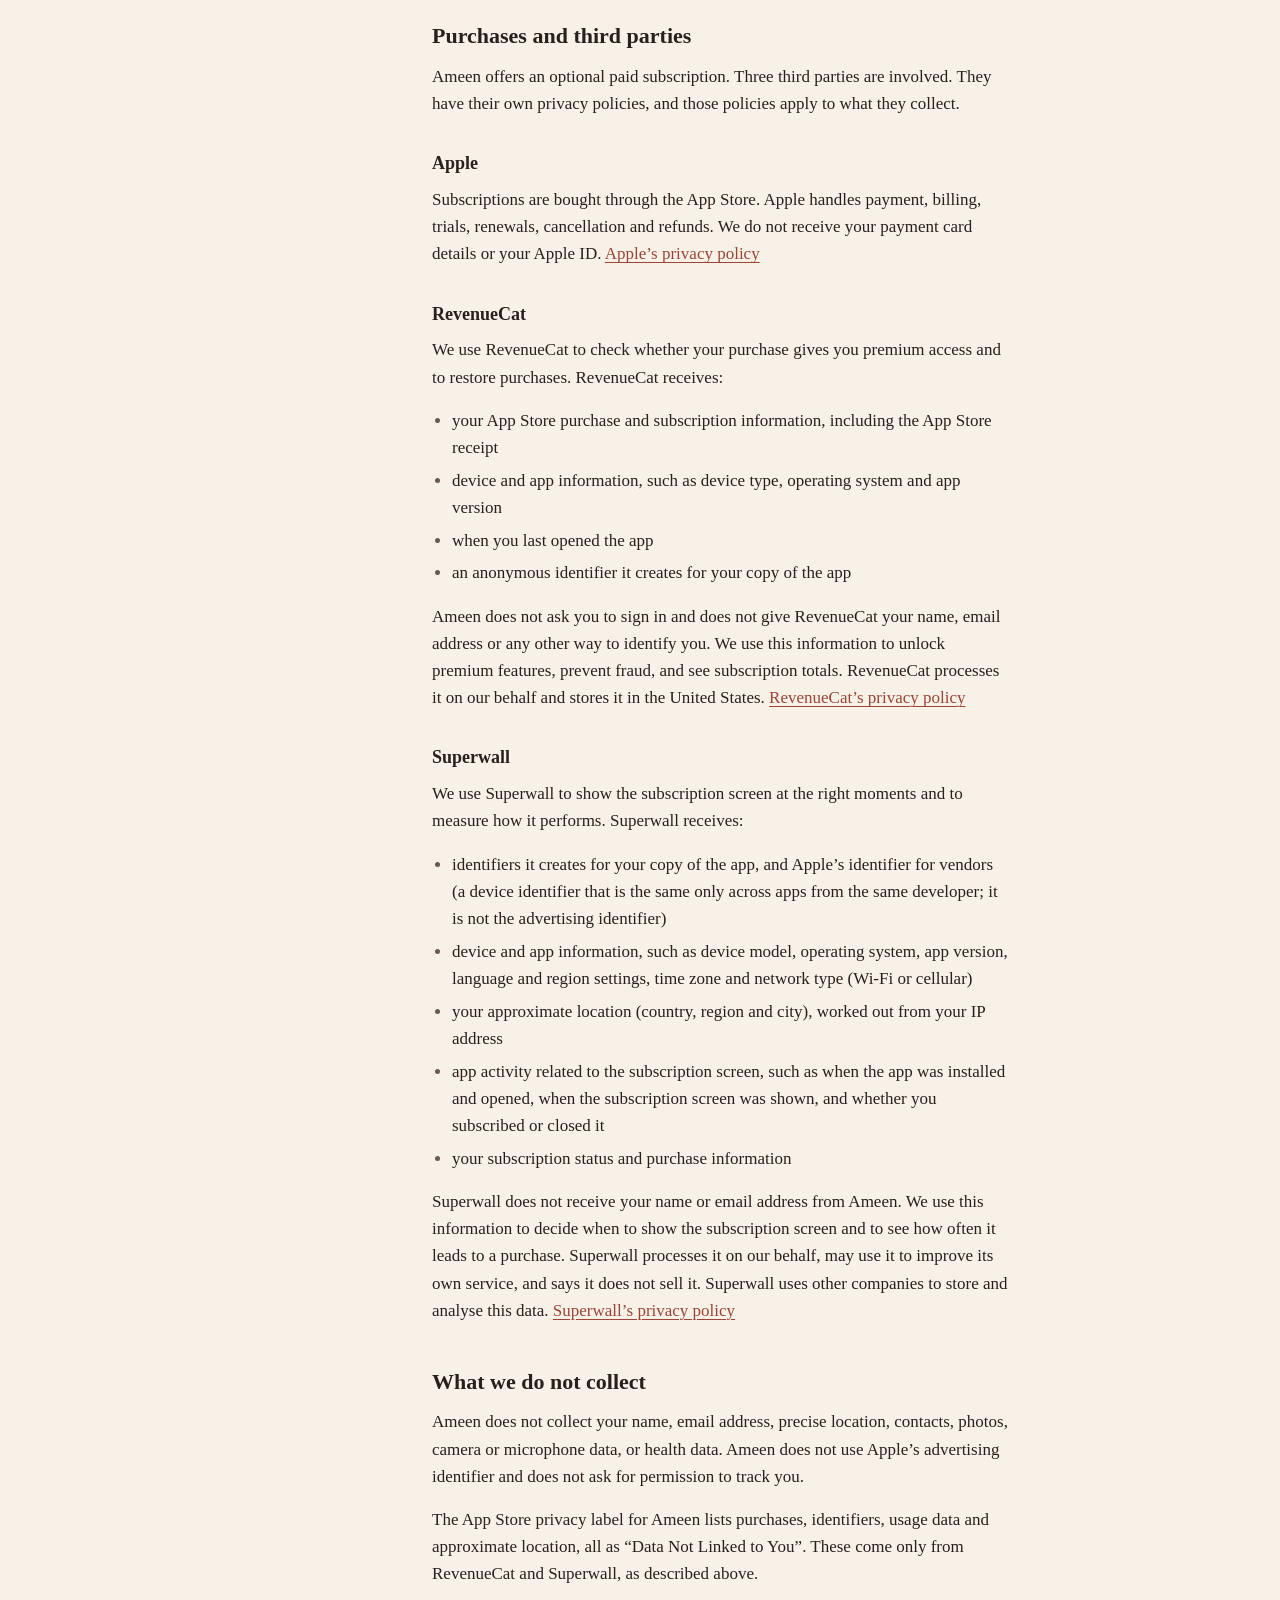
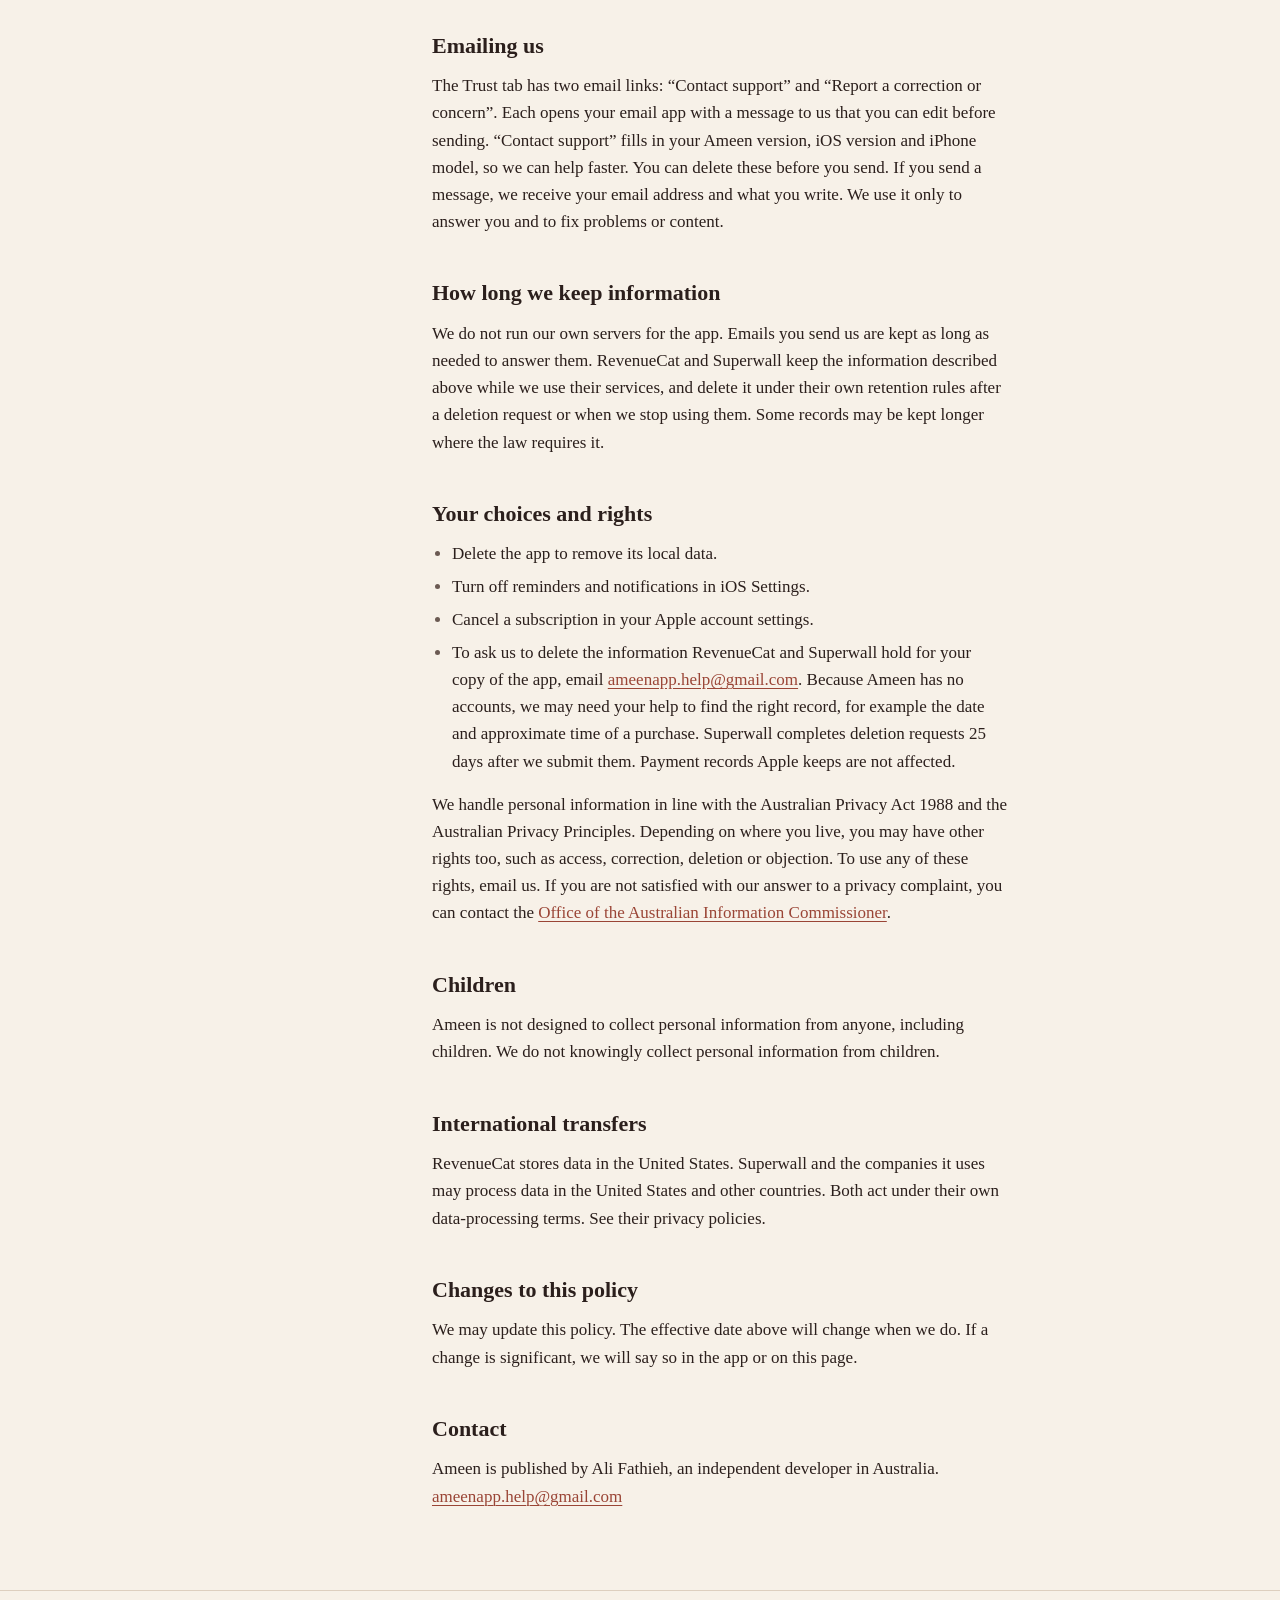
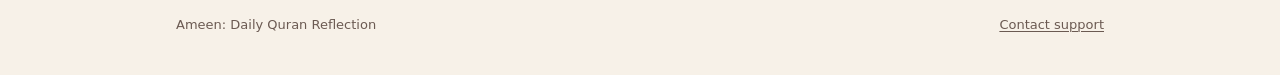
==== commit 4025c16e: "Use the Ameen app icon as the site logo and favicon Replace the placeholder star favicon and the Ara" ====
--- a/privacy/index.html
+++ b/privacy/index.html
@@ -7,7 +7,8 @@
 <meta name="description" content="How the Ameen: Daily Quran Reflection iOS app handles your information.">
 <meta name="theme-color" content="#f7f1e8" media="(prefers-color-scheme: light)">
 <meta name="theme-color" content="#181211" media="(prefers-color-scheme: dark)">
-<link rel="icon" href="../assets/icon.svg" type="image/svg+xml">
+<link rel="icon" href="../assets/favicon-64.png" type="image/png">
+<link rel="apple-touch-icon" href="../assets/apple-touch-icon.png">
 <link rel="stylesheet" href="../assets/site.css">
 </head>
 <body>
@@ -15,7 +16,7 @@
 
 <header class="site-header">
   <div class="inner">
-    <a class="brand" href="../"><span class="ar" lang="ar" aria-hidden="true">آمين</span>Ameen</a>
+    <a class="brand" href="../"><img class="logo" src="../assets/app-icon-256.png" alt="" width="32" height="32">Ameen</a>
     <nav class="site-nav" aria-label="Pages">
       <ul>
         <li><a href="../privacy/" aria-current="page">Privacy</a></li>
--- a/assets/site.css
+++ b/assets/site.css
@@ -1,14 +1,5 @@
 /* Ameen legal and support pages.
    Palette follows ios-native/Ameen/Theme.swift in the app repo. */
-
-@font-face {
-  font-family: "Amiri Ameen";
-  font-style: normal;
-  font-weight: 700;
-  font-display: swap;
-  /* Subset of Amiri Bold (SIL Open Font License 1.1) holding only the letters of آمين */
-  src: url("amiri-ameen.woff2") format("woff2");
-}
 
 :root {
   color-scheme: light dark;
@@ -101,19 +92,18 @@
 
 .brand {
   display: inline-flex;
-  align-items: baseline;
+  align-items: center;
   gap: 0.6rem;
   color: var(--ink);
   text-decoration: none;
   font-size: 1.0625rem;
   font-weight: 600;
 }
-.brand .ar {
-  font-family: "Amiri Ameen", "Geeza Pro", "Noto Naskh Arabic", serif;
-  font-weight: 700;
-  font-size: 1.6rem;
-  line-height: 1;
-  color: var(--accent);
+.brand .logo {
+  width: 32px;
+  height: 32px;
+  border-radius: 7px;
+  align-self: center;
 }
 
 .site-nav ul {
@@ -302,12 +292,12 @@
   padding: 3rem 1rem 4rem;
 }
 .home .mark {
-  font-family: "Amiri Ameen", "Geeza Pro", "Noto Naskh Arabic", serif;
-  font-weight: 700;
-  font-size: clamp(6rem, 3rem + 16vw, 12rem);
-  line-height: 1.1;
-  color: var(--accent);
-  margin: 0;
+  display: block;
+  width: 128px;
+  height: 128px;
+  border-radius: 28px;
+  margin: 0 0 1.5rem;
+  box-shadow: 0 0 0 1px var(--line);
 }
 .home h1 {
   font-size: clamp(1.75rem, 1.3rem + 1.8vw, 2.375rem);
